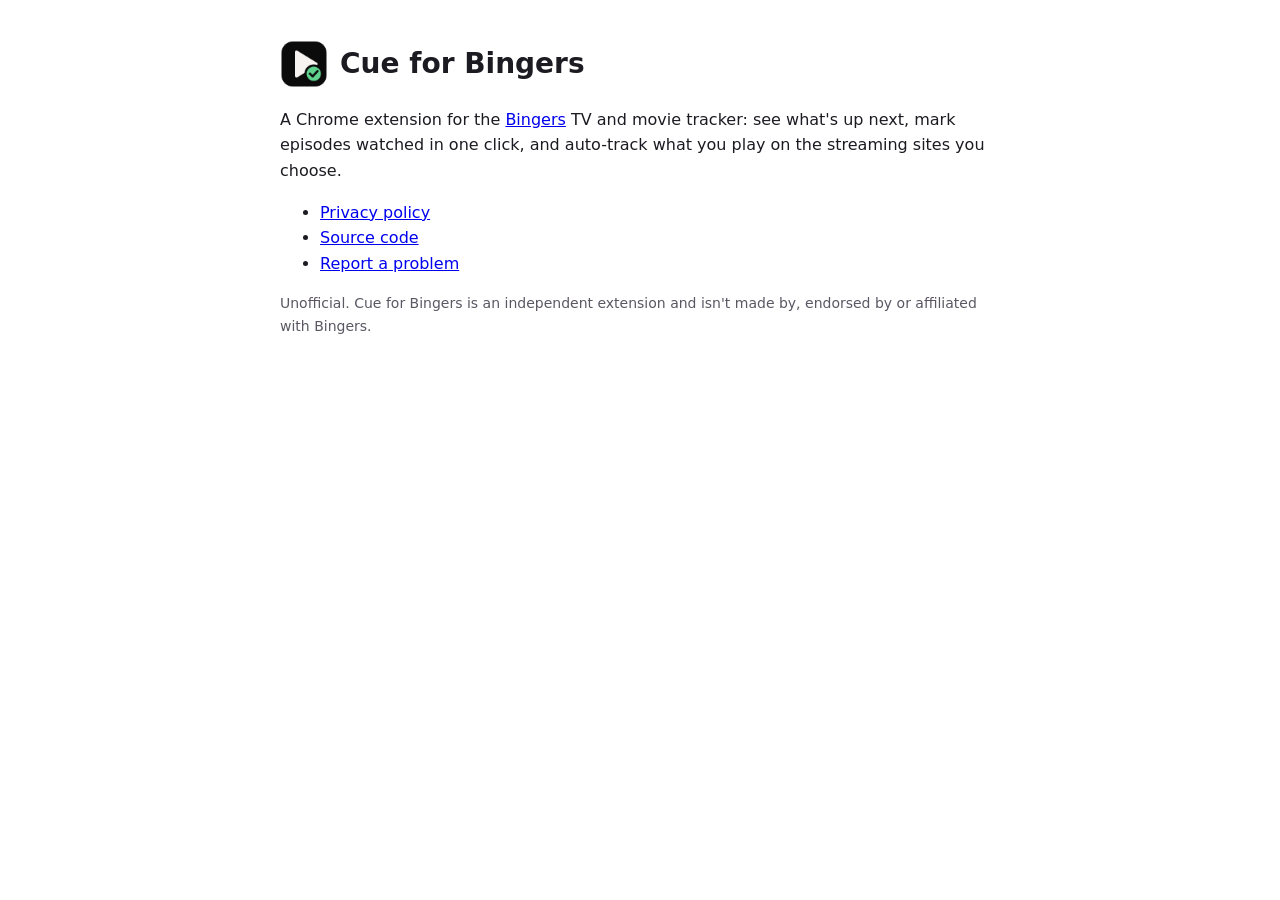
==== index.html @ 9c2cf6be "Host hosting/ on GitHub Pages (no custom domain) Point OAUTH_CLIENT_ID, client-metadata.json and the" ====
<!doctype html>
<html lang="en">
<head>
<meta charset="utf-8" />
<meta name="viewport" content="width=device-width, initial-scale=1" />
<title>Cue for Bingers</title>
<link rel="icon" href="icon128.png" />
<style>
  body { font: 16px/1.6 system-ui, -apple-system, "Segoe UI", Roboto, sans-serif; max-width: 720px; margin: 40px auto; padding: 0 20px; color: #1d1b22; }
  h1 { font-size: 28px; display: flex; align-items: center; gap: 12px; }
  h1 img { width: 48px; height: 48px; border-radius: 10px; }
  .note { color: #5b5763; font-size: 14px; }
</style>
</head>
<body>
<h1><img src="icon128.png" alt="" />Cue for Bingers</h1>
<p>A Chrome extension for the <a href="https://bingers.app">Bingers</a> TV and movie tracker: see what's up next, mark episodes watched in one click, and auto-track what you play on the streaming sites you choose.</p>
<ul>
  <li><a href="privacy.html">Privacy policy</a></li>
  <li><a href="https://github.com/S3OD177/cue-for-bingers">Source code</a></li>
  <li><a href="https://github.com/S3OD177/cue-for-bingers/issues">Report a problem</a></li>
</ul>
<p class="note">Unofficial. Cue for Bingers is an independent extension and isn't made by, endorsed by or affiliated with Bingers.</p>
</body>
</html>
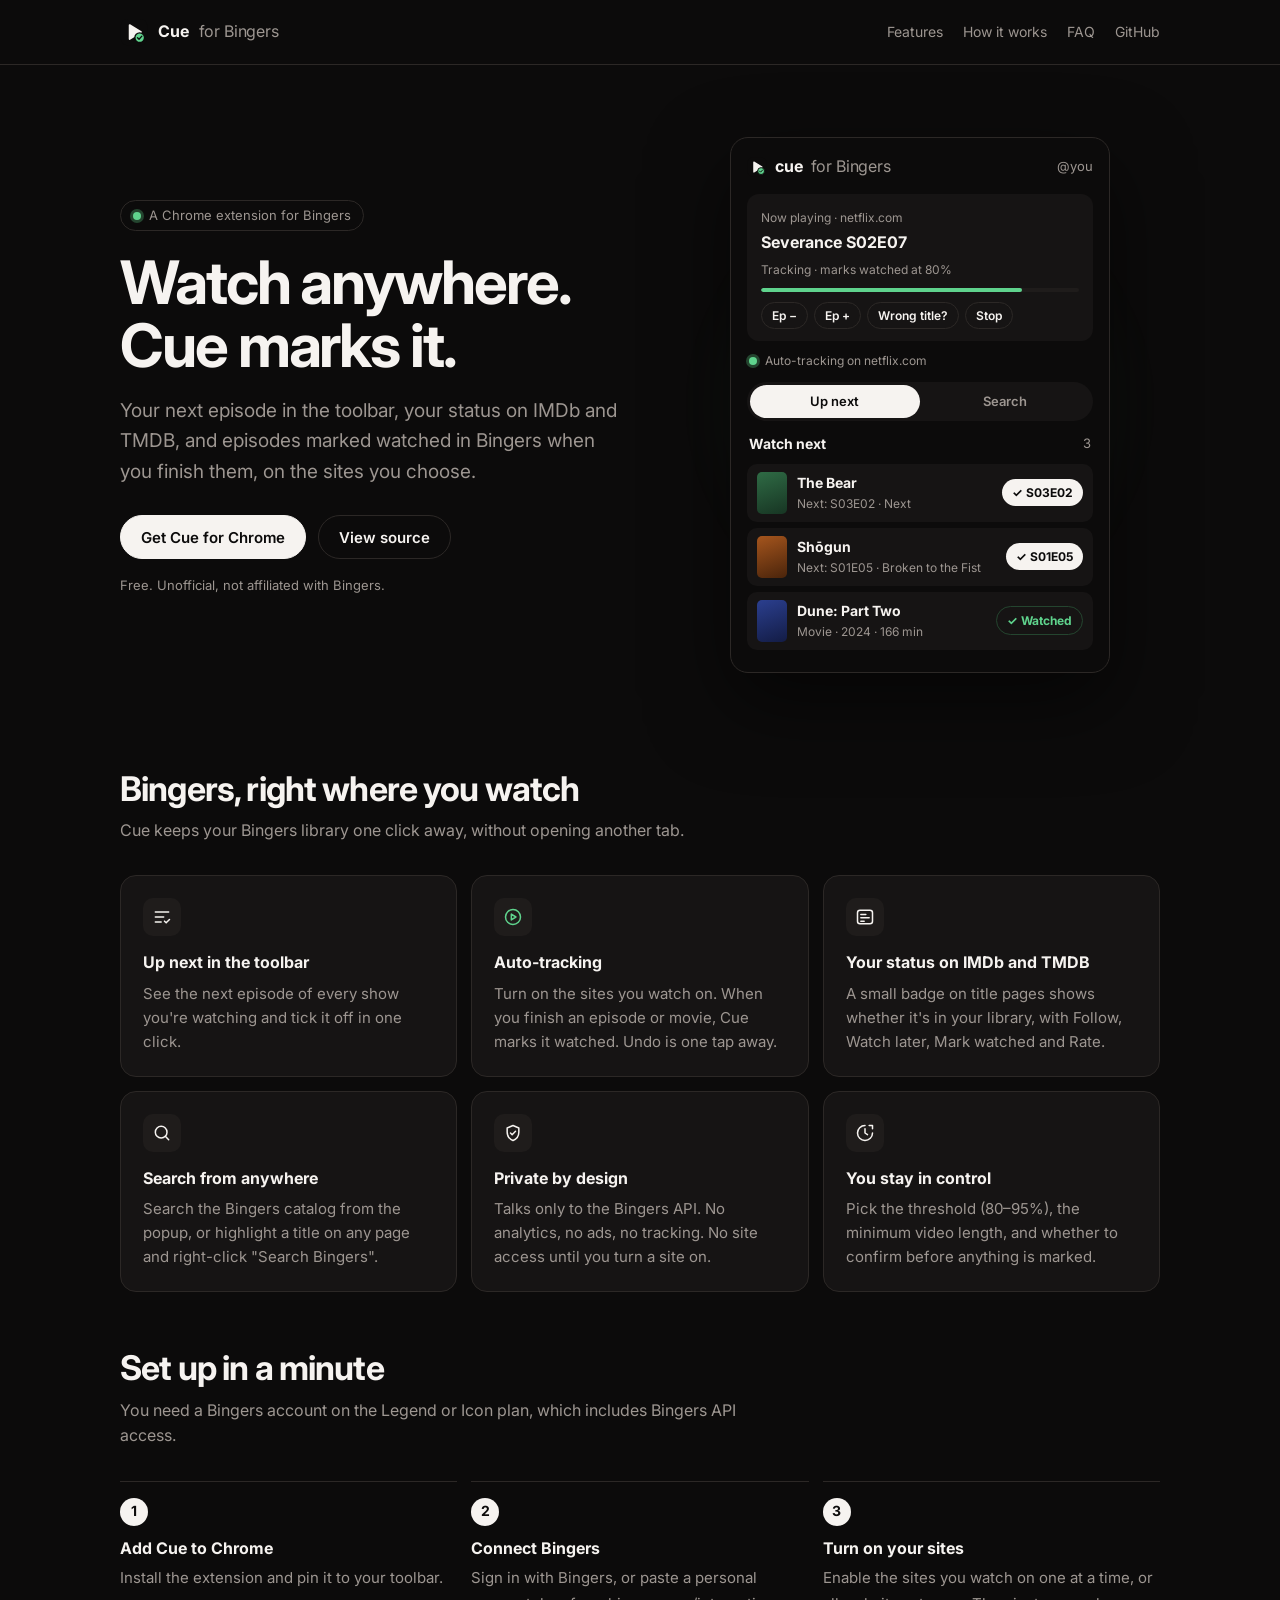
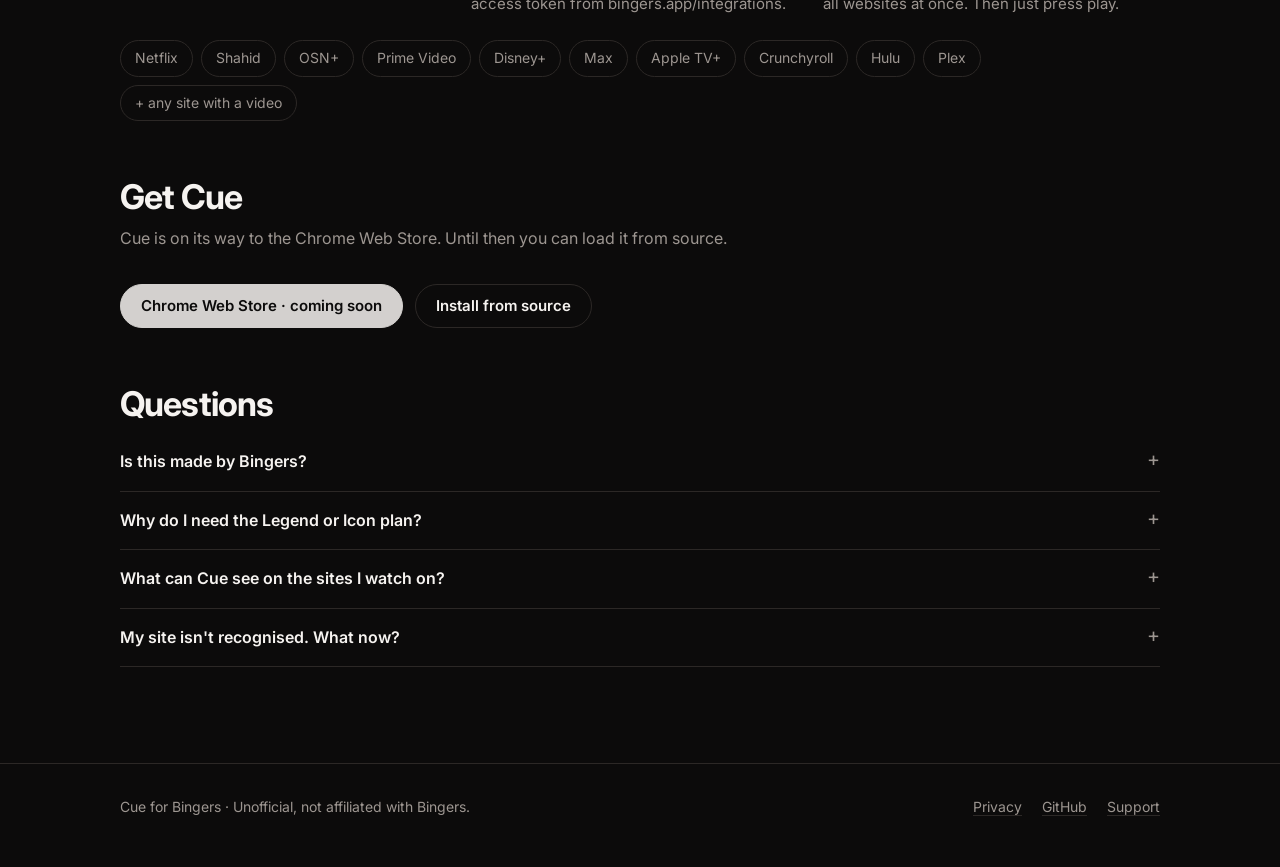
==== commit 95586355: "Website: branded landing page and matching privacy page Dark Bingers-style landing page with a live " ====
--- a/index.html
+++ b/index.html
@@ -4,22 +4,158 @@
 <meta charset="utf-8" />
 <meta name="viewport" content="width=device-width, initial-scale=1" />
 <title>Cue for Bingers</title>
-<link rel="icon" href="icon128.png" />
-<style>
-  body { font: 16px/1.6 system-ui, -apple-system, "Segoe UI", Roboto, sans-serif; max-width: 720px; margin: 40px auto; padding: 0 20px; color: #1d1b22; }
-  h1 { font-size: 28px; display: flex; align-items: center; gap: 12px; }
-  h1 img { width: 48px; height: 48px; border-radius: 10px; }
-  .note { color: #5b5763; font-size: 14px; }
-</style>
+<meta name="description" content="An unofficial Chrome extension for the Bingers TV and movie tracker: your next episode in the toolbar, your status on IMDb and TMDB, and auto-tracking on the sites you watch on." />
+<meta name="theme-color" content="#0c0b0b" />
+<meta property="og:title" content="Cue for Bingers" />
+<meta property="og:description" content="Watch anywhere. Cue marks it in Bingers." />
+<meta property="og:image" content="https://s3od177.github.io/cue-for-bingers/icon128.png" />
+<link rel="icon" href="logo.svg" type="image/svg+xml" />
+<link rel="icon" href="icon128.png" type="image/png" />
+<link rel="preconnect" href="https://fonts.googleapis.com" />
+<link rel="preconnect" href="https://fonts.gstatic.com" crossorigin />
+<link rel="stylesheet" href="https://fonts.googleapis.com/css2?family=Inter:wght@400;600;700;800&display=swap" />
+<link rel="stylesheet" href="site.css" />
 </head>
 <body>
-<h1><img src="icon128.png" alt="" />Cue for Bingers</h1>
-<p>A Chrome extension for the <a href="https://bingers.app">Bingers</a> TV and movie tracker: see what's up next, mark episodes watched in one click, and auto-track what you play on the streaming sites you choose.</p>
-<ul>
-  <li><a href="privacy.html">Privacy policy</a></li>
-  <li><a href="https://github.com/S3OD177/cue-for-bingers">Source code</a></li>
-  <li><a href="https://github.com/S3OD177/cue-for-bingers/issues">Report a problem</a></li>
-</ul>
-<p class="note">Unofficial. Cue for Bingers is an independent extension and isn't made by, endorsed by or affiliated with Bingers.</p>
+
+<header class="top">
+  <div class="wrap">
+    <a class="brand" href="./"><img src="logo.svg" alt="" />Cue <span class="for">for Bingers</span></a>
+    <nav class="nav" aria-label="Main">
+      <a href="#features">Features</a>
+      <a href="#how">How it works</a>
+      <a href="#faq">FAQ</a>
+      <a href="https://github.com/S3OD177/cue-for-bingers">GitHub</a>
+    </nav>
+  </div>
+</header>
+
+<main class="wrap">
+  <div class="hero">
+    <div>
+      <span class="eyebrow"><span class="dot"></span>A Chrome extension for Bingers</span>
+      <h1>Watch anywhere.<br />Cue marks it.</h1>
+      <p class="lede">Your next episode in the toolbar, your status on IMDb and TMDB, and episodes marked watched in Bingers when you finish them, on the sites you choose.</p>
+      <div class="ctas">
+        <a class="btn primary" href="#install">Get Cue for Chrome</a>
+        <a class="btn" href="https://github.com/S3OD177/cue-for-bingers">View source</a>
+      </div>
+      <p class="fine">Free. Unofficial, not affiliated with Bingers.</p>
+    </div>
+
+    <div class="stage" aria-hidden="true">
+      <div class="pop">
+        <div class="pop-head">
+          <span class="brand"><img src="logo.svg" alt="" />cue <span class="for">for Bingers</span></span>
+          <span class="who">@you</span>
+        </div>
+        <div class="now">
+          <small>Now playing · netflix.com</small>
+          <strong>Severance S02E07</strong>
+          <small>Tracking · marks watched at 80%</small>
+          <div class="bar"><i></i></div>
+          <div class="chips"><span class="chip">Ep −</span><span class="chip">Ep +</span><span class="chip">Wrong title?</span><span class="chip">Stop</span></div>
+        </div>
+        <div class="status"><span class="dot"></span>Auto-tracking on netflix.com</div>
+        <div class="tabs"><span class="on">Up next</span><span>Search</span></div>
+        <div class="list-h">Watch next <span>3</span></div>
+        <div class="row"><i class="poster" style="background:linear-gradient(160deg,#2f6b45,#173523)"></i><div class="meta"><b>The Bear</b><em>Next: S03E02 · Next</em></div><span class="tick">✓ S03E02</span></div>
+        <div class="row"><i class="poster" style="background:linear-gradient(160deg,#a5551d,#4a240b)"></i><div class="meta"><b>Shōgun</b><em>Next: S01E05 · Broken to the Fist</em></div><span class="tick">✓ S01E05</span></div>
+        <div class="row"><i class="poster" style="background:linear-gradient(160deg,#2b3f8f,#131c45)"></i><div class="meta"><b>Dune: Part Two</b><em>Movie · 2024 · 166 min</em></div><span class="tick done">✓ Watched</span></div>
+      </div>
+    </div>
+  </div>
+
+  <section id="features">
+    <h2>Bingers, right where you watch</h2>
+    <p class="sub">Cue keeps your Bingers library one click away, without opening another tab.</p>
+    <div class="grid">
+      <div class="card">
+        <div class="icon"><svg viewBox="0 0 24 24"><path d="M4 6h16M4 12h10M4 18h7"/><path d="m15 17 2 2 4-4"/></svg></div>
+        <h3>Up next in the toolbar</h3>
+        <p>See the next episode of every show you're watching and tick it off in one click.</p>
+      </div>
+      <div class="card">
+        <div class="icon ok"><svg viewBox="0 0 24 24"><circle cx="12" cy="12" r="9"/><path d="M10 8.5v7l5.5-3.5z"/></svg></div>
+        <h3>Auto-tracking</h3>
+        <p>Turn on the sites you watch on. When you finish an episode or movie, Cue marks it watched. Undo is one tap away.</p>
+      </div>
+      <div class="card">
+        <div class="icon"><svg viewBox="0 0 24 24"><rect x="3" y="4" width="18" height="16" rx="3"/><path d="M7 9h6M7 13h10M7 17h4"/></svg></div>
+        <h3>Your status on IMDb and TMDB</h3>
+        <p>A small badge on title pages shows whether it's in your library, with Follow, Watch later, Mark watched and Rate.</p>
+      </div>
+      <div class="card">
+        <div class="icon"><svg viewBox="0 0 24 24"><circle cx="11" cy="11" r="7"/><path d="m20 20-4-4"/></svg></div>
+        <h3>Search from anywhere</h3>
+        <p>Search the Bingers catalog from the popup, or highlight a title on any page and right-click "Search Bingers".</p>
+      </div>
+      <div class="card">
+        <div class="icon"><svg viewBox="0 0 24 24"><path d="M12 3 5 6v5c0 4.5 3 8.2 7 10 4-1.8 7-5.5 7-10V6z"/><path d="m9 12 2 2 4-4"/></svg></div>
+        <h3>Private by design</h3>
+        <p>Talks only to the Bingers API. No analytics, no ads, no tracking. No site access until you turn a site on.</p>
+      </div>
+      <div class="card">
+        <div class="icon"><svg viewBox="0 0 24 24"><path d="M12 3a9 9 0 1 0 9 9"/><path d="M12 7v5l3 2"/><path d="M17 3h4v4"/></svg></div>
+        <h3>You stay in control</h3>
+        <p>Pick the threshold (80–95%), the minimum video length, and whether to confirm before anything is marked.</p>
+      </div>
+    </div>
+  </section>
+
+  <section id="how">
+    <h2>Set up in a minute</h2>
+    <p class="sub">You need a Bingers account on the Legend or Icon plan, which includes Bingers API access.</p>
+    <ol class="steps">
+      <li><b>Add Cue to Chrome</b><span>Install the extension and pin it to your toolbar.</span></li>
+      <li><b>Connect Bingers</b><span>Sign in with Bingers, or paste a personal access token from bingers.app/integrations.</span></li>
+      <li><b>Turn on your sites</b><span>Enable the sites you watch on one at a time, or all websites at once. Then just press play.</span></li>
+    </ol>
+    <div class="sites" aria-label="Sites Cue knows">
+      <span>Netflix</span><span>Shahid</span><span>OSN+</span><span>Prime Video</span><span>Disney+</span><span>Max</span><span>Apple TV+</span><span>Crunchyroll</span><span>Hulu</span><span>Plex</span><span>+ any site with a video</span>
+    </div>
+  </section>
+
+  <section id="install">
+    <h2>Get Cue</h2>
+    <p class="sub">Cue is on its way to the Chrome Web Store. Until then you can load it from source.</p>
+    <div class="ctas">
+      <span class="btn primary" aria-disabled="true">Chrome Web Store · coming soon</span>
+      <a class="btn" href="https://github.com/S3OD177/cue-for-bingers#readme">Install from source</a>
+    </div>
+  </section>
+
+  <section id="faq" class="faq">
+    <h2>Questions</h2>
+    <details>
+      <summary>Is this made by Bingers?</summary>
+      <p>No. Cue is an independent extension built on the public Bingers API. It isn't made by, endorsed by or affiliated with Bingers, IMDb or TMDB.</p>
+    </details>
+    <details>
+      <summary>Why do I need the Legend or Icon plan?</summary>
+      <p>Bingers only offers API access on those plans. Without it, Bingers answers Cue's requests with "forbidden".</p>
+    </details>
+    <details>
+      <summary>What can Cue see on the sites I watch on?</summary>
+      <p>Only on sites you turn on, and only while a video plays: the video's progress and the title the page shows. It never reads what you type or your browsing elsewhere. The <a href="privacy.html">privacy policy</a> has the details.</p>
+    </details>
+    <details>
+      <summary>My site isn't recognised. What now?</summary>
+      <p>Use "Suggest it" or "Report" in the popup, or <a href="https://github.com/S3OD177/cue-for-bingers/issues">open an issue</a> with the site's name.</p>
+    </details>
+  </section>
+</main>
+
+<footer class="foot">
+  <div class="wrap">
+    <span>Cue for Bingers · Unofficial, not affiliated with Bingers.</span>
+    <nav aria-label="Footer">
+      <a href="privacy.html">Privacy</a>
+      <a href="https://github.com/S3OD177/cue-for-bingers">GitHub</a>
+      <a href="https://github.com/S3OD177/cue-for-bingers/issues">Support</a>
+    </nav>
+  </div>
+</footer>
+
 </body>
 </html>
--- a/site.css
+++ b/site.css
@@ -0,0 +1,140 @@
+/* Shared styles for the Cue for Bingers website. Tokens mirror extension/lib/theme.css. */
+:root {
+  --bg: #0c0b0b;
+  --panel: #161414;
+  --panel-2: #1f1c1b;
+  --line: #2c2826;
+  --text: #f6f3f0;
+  --muted: #9d9691;
+  --accent: #f6f3f0;
+  --accent-ink: #0c0b0b;
+  --ok: #5fd38d;
+  --ok-line: #24452f;
+  --radius: 12px;
+  --pill: 999px;
+  --font: "Inter", system-ui, -apple-system, "Segoe UI", Roboto, sans-serif;
+  --wrap: 1080px;
+  color-scheme: dark;
+}
+* { box-sizing: border-box; }
+html { -webkit-text-size-adjust: 100%; }
+body {
+  margin: 0; background: var(--bg); color: var(--text);
+  font: 16px/1.6 var(--font); -webkit-font-smoothing: antialiased;
+}
+a { color: var(--text); text-underline-offset: 3px; text-decoration-color: var(--line); }
+a:hover { text-decoration-color: var(--muted); }
+:focus-visible { outline: 2px solid var(--accent); outline-offset: 3px; border-radius: 6px; }
+.wrap { max-width: var(--wrap); margin: 0 auto; padding: 0 20px; }
+
+/* Header / footer */
+.top { border-bottom: 1px solid var(--line); }
+.top .wrap { display: flex; align-items: center; justify-content: space-between; height: 64px; gap: 16px; }
+.brand { display: flex; align-items: center; gap: 10px; text-decoration: none; font-weight: 700; letter-spacing: -0.01em; }
+.brand img { width: 28px; height: 28px; }
+.brand .for { color: var(--muted); font-weight: 400; }
+.nav { display: flex; gap: 20px; font-size: 14px; }
+.nav a { color: var(--muted); text-decoration: none; }
+.nav a:hover { color: var(--text); }
+.foot { border-top: 1px solid var(--line); margin-top: 96px; padding: 32px 0 48px; color: var(--muted); font-size: 14px; }
+.foot .wrap { display: flex; flex-wrap: wrap; justify-content: space-between; gap: 16px; }
+.foot nav { display: flex; gap: 20px; }
+.foot a { color: var(--muted); }
+
+/* Buttons */
+.btn {
+  display: inline-flex; align-items: center; gap: 8px; height: 44px; padding: 0 20px;
+  border-radius: var(--pill); border: 1px solid var(--line); font: 600 15px var(--font);
+  text-decoration: none; color: var(--text); background: transparent; white-space: nowrap;
+}
+.btn:hover { border-color: var(--muted); }
+.btn.primary { background: var(--accent); color: var(--accent-ink); border-color: var(--accent); }
+.btn.primary:hover { opacity: 0.9; }
+.btn[aria-disabled="true"] { cursor: default; opacity: 0.85; }
+
+/* Hero */
+.hero { padding: 72px 0 40px; display: grid; grid-template-columns: 1.05fr 1fr; gap: 56px; align-items: center; }
+.eyebrow { display: inline-flex; align-items: center; gap: 8px; font-size: 13px; color: var(--muted);
+  border: 1px solid var(--line); border-radius: var(--pill); padding: 4px 12px; margin-bottom: 20px; }
+.dot { width: 8px; height: 8px; border-radius: 50%; background: var(--ok); box-shadow: 0 0 0 3px var(--ok-line); }
+h1 { font-size: clamp(40px, 6vw, 60px); line-height: 1.04; letter-spacing: -0.035em; margin: 0 0 20px; }
+.lede { font-size: 19px; color: var(--muted); max-width: 30em; margin: 0 0 28px; }
+.ctas { display: flex; flex-wrap: wrap; gap: 12px; }
+.fine { font-size: 13px; color: var(--muted); margin-top: 16px; }
+
+/* Popup mock (pure HTML/CSS, mirrors the real popup) */
+.stage { position: relative; display: flex; justify-content: center; }
+.stage::before { content: ""; position: absolute; inset: 8% 4%; border-radius: 40px;
+  background: radial-gradient(closest-side, rgba(95, 211, 141, 0.16), transparent); filter: blur(20px); }
+.pop { position: relative; width: 100%; max-width: 380px; background: var(--bg); border: 1px solid var(--line);
+  border-radius: 18px; padding: 16px; box-shadow: 0 30px 80px rgba(0, 0, 0, 0.55); font-size: 14px; }
+.pop-head { display: flex; align-items: center; justify-content: space-between; margin-bottom: 14px; }
+.pop-head .brand img { width: 20px; height: 20px; }
+.pop-head .brand { font-size: 16px; gap: 8px; }
+.pop-head .who { color: var(--muted); font-size: 13px; }
+.now { background: var(--panel); border-radius: var(--radius); padding: 12px 14px; }
+.now small { color: var(--muted); font-size: 12px; }
+.now strong { display: block; font-size: 16px; margin: 2px 0; }
+.bar { height: 4px; border-radius: 4px; background: var(--panel-2); margin: 8px 0 10px; overflow: hidden; }
+.bar i { display: block; height: 100%; width: 0; background: var(--ok); border-radius: 4px; animation: fill 6s ease-out 0.4s forwards; }
+@keyframes fill { to { width: 82%; } }
+.chips { display: flex; flex-wrap: wrap; gap: 6px; }
+.chip { font-size: 12px; font-weight: 600; border: 1px solid var(--line); border-radius: var(--pill); padding: 3px 10px; }
+.status { display: flex; align-items: center; gap: 8px; color: var(--muted); font-size: 12px; margin: 10px 2px 12px; }
+.tabs { display: grid; grid-template-columns: 1fr 1fr; background: var(--panel); border-radius: var(--pill); padding: 3px; margin-bottom: 12px; }
+.tabs span { text-align: center; padding: 6px; border-radius: var(--pill); color: var(--muted); font-weight: 600; font-size: 13px; }
+.tabs .on { background: var(--accent); color: var(--accent-ink); }
+.list-h { display: flex; justify-content: space-between; font-weight: 700; margin: 4px 2px 8px; }
+.list-h span { color: var(--muted); font-weight: 400; font-size: 13px; }
+.row { display: flex; align-items: center; gap: 10px; background: var(--panel); border-radius: 10px; padding: 8px 10px; margin-bottom: 6px; }
+.poster { width: 30px; height: 42px; border-radius: 5px; flex: none; }
+.row .meta { flex: 1; min-width: 0; }
+.row b { display: block; font-size: 14px; white-space: nowrap; overflow: hidden; text-overflow: ellipsis; }
+.row em { display: block; font-style: normal; color: var(--muted); font-size: 12px; white-space: nowrap; overflow: hidden; text-overflow: ellipsis; }
+.tick { flex: none; font-size: 12px; font-weight: 700; background: var(--accent); color: var(--accent-ink); border-radius: var(--pill); padding: 4px 10px; }
+.tick.done { background: transparent; color: var(--ok); border: 1px solid var(--ok-line); }
+
+/* Sections */
+section { padding: 56px 0 0; }
+h2 { font-size: clamp(26px, 3.4vw, 34px); letter-spacing: -0.025em; line-height: 1.15; margin: 0 0 10px; }
+.sub { color: var(--muted); margin: 0 0 32px; max-width: 40em; }
+.grid { display: grid; grid-template-columns: repeat(3, 1fr); gap: 14px; }
+.card { background: var(--panel); border: 1px solid var(--line); border-radius: 16px; padding: 22px; }
+.card h3 { font-size: 16px; margin: 14px 0 6px; }
+.card p { margin: 0; color: var(--muted); font-size: 15px; }
+.icon { width: 38px; height: 38px; border-radius: 10px; background: var(--panel-2); display: grid; place-items: center; }
+.icon svg { width: 20px; height: 20px; stroke: var(--text); fill: none; stroke-width: 1.8; stroke-linecap: round; stroke-linejoin: round; }
+.icon.ok svg { stroke: var(--ok); }
+
+.steps { counter-reset: s; display: grid; grid-template-columns: repeat(3, 1fr); gap: 14px; list-style: none; padding: 0; margin: 0; }
+.steps li { counter-increment: s; border-top: 1px solid var(--line); padding-top: 16px; }
+.steps li::before { content: counter(s); display: inline-grid; place-items: center; width: 28px; height: 28px; border-radius: 50%;
+  background: var(--accent); color: var(--accent-ink); font-weight: 700; font-size: 14px; margin-bottom: 10px; }
+.steps b { display: block; margin-bottom: 4px; }
+.steps span { color: var(--muted); font-size: 15px; }
+
+.sites { display: flex; flex-wrap: wrap; gap: 8px; margin-top: 24px; }
+.sites span { border: 1px solid var(--line); border-radius: var(--pill); padding: 6px 14px; font-size: 14px; color: var(--muted); }
+
+.faq details { border-bottom: 1px solid var(--line); padding: 16px 0; }
+.faq summary { cursor: pointer; font-weight: 600; list-style: none; display: flex; justify-content: space-between; gap: 16px; }
+.faq summary::-webkit-details-marker { display: none; }
+.faq summary::after { content: "+"; color: var(--muted); font-weight: 400; font-size: 20px; line-height: 1; }
+.faq details[open] summary::after { content: "–"; }
+.faq p { color: var(--muted); margin: 10px 0 0; max-width: 46em; }
+
+/* Long-form pages (privacy) */
+.doc { max-width: 720px; padding-top: 48px; }
+.doc h1 { font-size: clamp(32px, 5vw, 44px); }
+.doc h2 { font-size: 20px; margin-top: 36px; }
+.doc p, .doc li { color: #d9d4cf; }
+.doc li { margin-bottom: 8px; }
+.doc code { background: var(--panel-2); border: 1px solid var(--line); padding: 1px 6px; border-radius: 6px; font-size: 0.9em; }
+.doc .updated { color: var(--muted); }
+
+@media (max-width: 860px) {
+  .hero { grid-template-columns: 1fr; padding-top: 48px; gap: 40px; }
+  .grid, .steps { grid-template-columns: 1fr; }
+  .nav { display: none; }
+}
+@media (prefers-reduced-motion: reduce) { .bar i { animation: none; width: 82%; } }
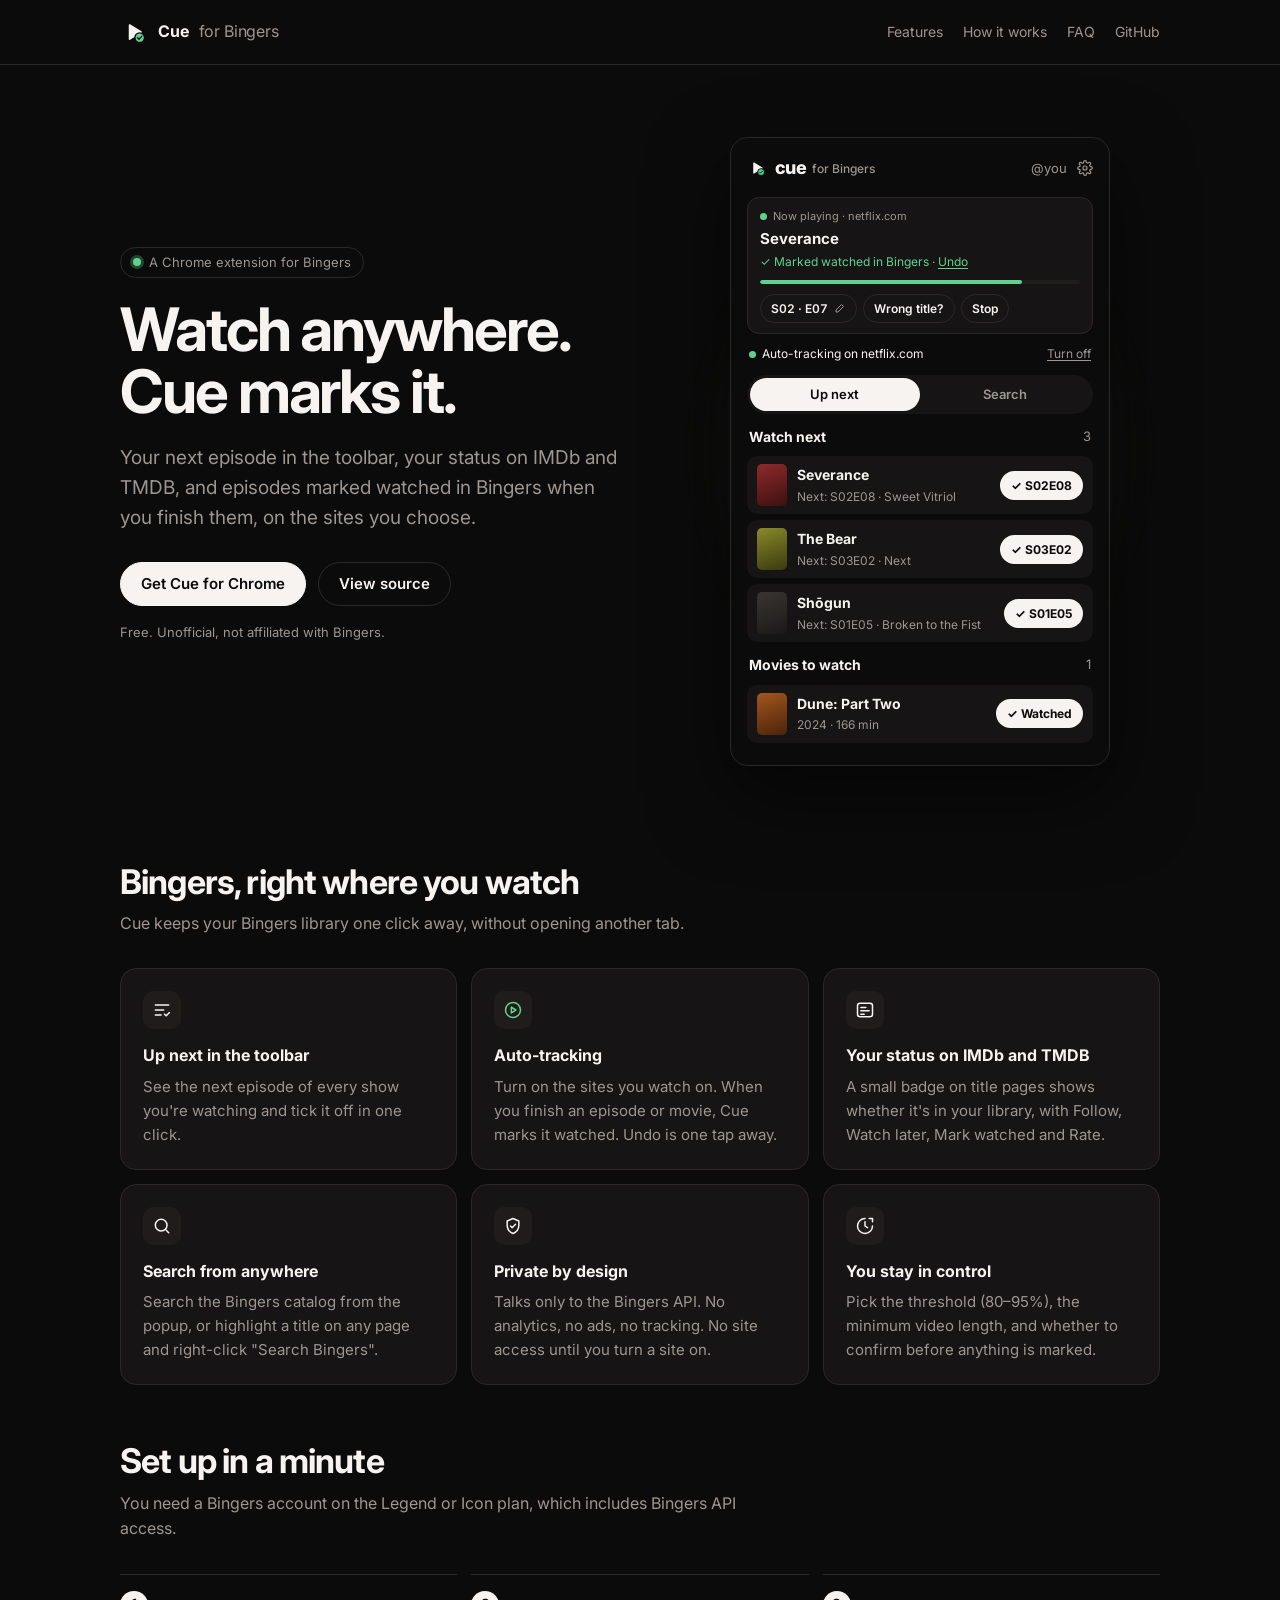
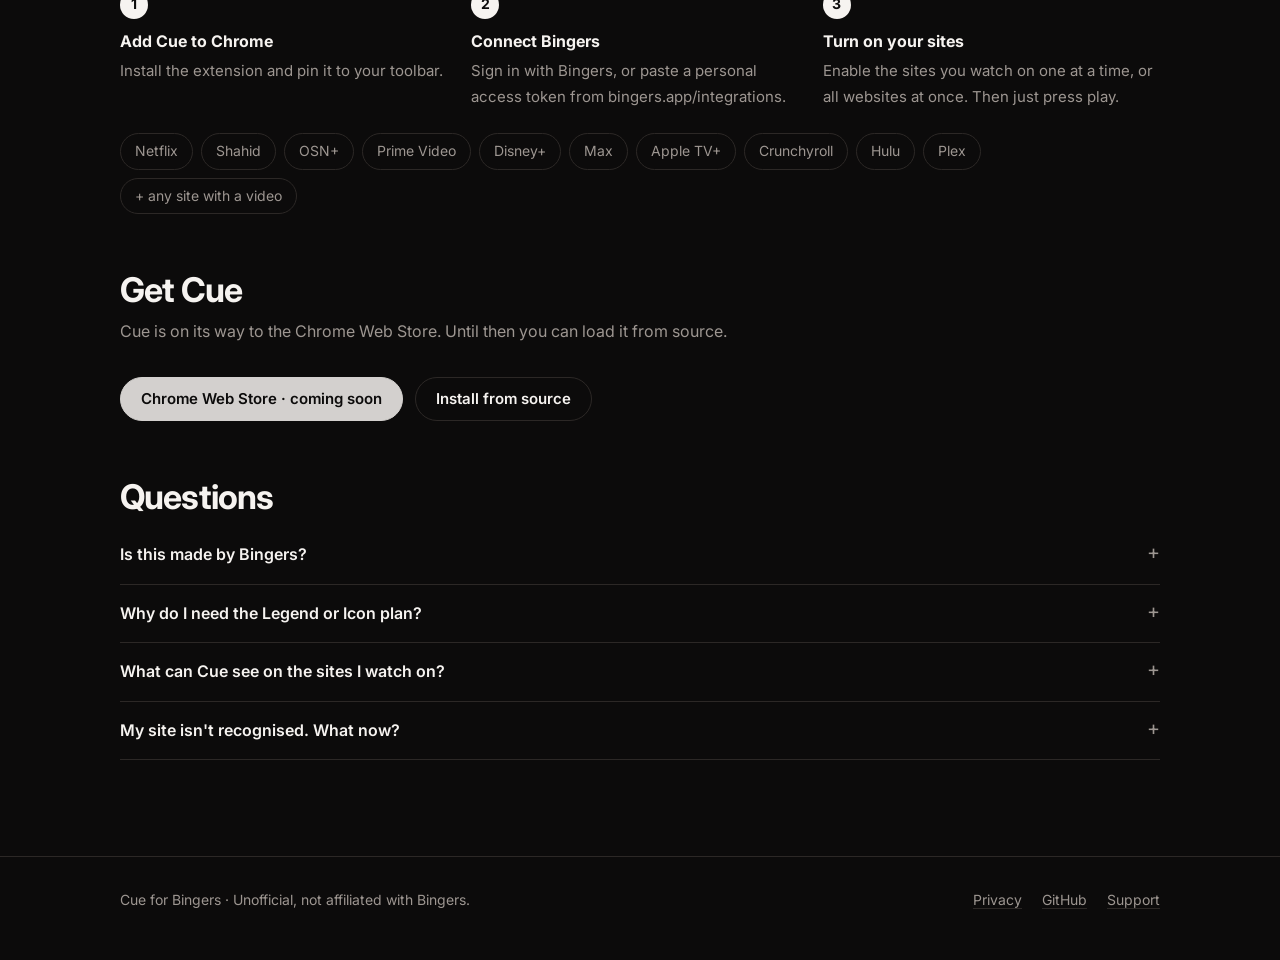
==== commit 215c35c5: "Website: match the popup preview to the current popup Wordmark header with settings icon, season/epi" ====
--- a/index.html
+++ b/index.html
@@ -46,22 +46,24 @@
     <div class="stage" aria-hidden="true">
       <div class="pop">
         <div class="pop-head">
-          <span class="brand"><img src="logo.svg" alt="" />cue <span class="for">for Bingers</span></span>
-          <span class="who">@you</span>
+          <span class="brand"><img src="logo.svg" alt="" /><span class="word">cue</span> <span class="for">for Bingers</span></span>
+          <span class="who">@you <svg class="gear" viewBox="0 0 24 24"><circle cx="12" cy="12" r="3"/><path d="M19.4 15a1.7 1.7 0 0 0 .3 1.8l.1.1a2 2 0 1 1-2.8 2.8l-.1-.1a1.7 1.7 0 0 0-1.8-.3 1.7 1.7 0 0 0-1 1.5V21a2 2 0 1 1-4 0v-.1a1.7 1.7 0 0 0-1.1-1.5 1.7 1.7 0 0 0-1.8.3l-.1.1a2 2 0 1 1-2.8-2.8l.1-.1a1.7 1.7 0 0 0 .3-1.8 1.7 1.7 0 0 0-1.5-1H3a2 2 0 1 1 0-4h.1a1.7 1.7 0 0 0 1.5-1.1 1.7 1.7 0 0 0-.3-1.8l-.1-.1a2 2 0 1 1 2.8-2.8l.1.1a1.7 1.7 0 0 0 1.8.3H9a1.7 1.7 0 0 0 1-1.5V3a2 2 0 1 1 4 0v.1a1.7 1.7 0 0 0 1 1.5 1.7 1.7 0 0 0 1.8-.3l.1-.1a2 2 0 1 1 2.8 2.8l-.1.1a1.7 1.7 0 0 0-.3 1.8V9a1.7 1.7 0 0 0 1.5 1H21a2 2 0 1 1 0 4h-.1a1.7 1.7 0 0 0-1.5 1z"/></svg></span>
         </div>
         <div class="now">
-          <small>Now playing · netflix.com</small>
-          <strong>Severance S02E07</strong>
-          <small>Tracking · marks watched at 80%</small>
+          <small class="np"><span class="state-dot"></span>Now playing · netflix.com</small>
+          <strong>Severance</strong>
+          <small class="np-sub"><span class="s-track">Tracking · <span class="pct"></span></span><span class="s-done">✓ Marked watched in Bingers · <u>Undo</u></span></small>
           <div class="bar"><i></i></div>
-          <div class="chips"><span class="chip">Ep −</span><span class="chip">Ep +</span><span class="chip">Wrong title?</span><span class="chip">Stop</span></div>
+          <div class="chips"><span class="chip">S02 · E07 <svg viewBox="0 0 24 24"><path d="M4 20h4L19 9l-4-4L4 16z"/></svg></span><span class="chip">Wrong title?</span><span class="chip">Stop</span></div>
         </div>
-        <div class="status"><span class="dot"></span>Auto-tracking on netflix.com</div>
+        <div class="status"><span><span class="dot"></span>Auto-tracking on netflix.com</span><u>Turn off</u></div>
         <div class="tabs"><span class="on">Up next</span><span>Search</span></div>
         <div class="list-h">Watch next <span>3</span></div>
-        <div class="row"><i class="poster" style="background:linear-gradient(160deg,#2f6b45,#173523)"></i><div class="meta"><b>The Bear</b><em>Next: S03E02 · Next</em></div><span class="tick">✓ S03E02</span></div>
-        <div class="row"><i class="poster" style="background:linear-gradient(160deg,#a5551d,#4a240b)"></i><div class="meta"><b>Shōgun</b><em>Next: S01E05 · Broken to the Fist</em></div><span class="tick">✓ S01E05</span></div>
-        <div class="row"><i class="poster" style="background:linear-gradient(160deg,#2b3f8f,#131c45)"></i><div class="meta"><b>Dune: Part Two</b><em>Movie · 2024 · 166 min</em></div><span class="tick done">✓ Watched</span></div>
+        <div class="row ep-row"><i class="poster" style="background:linear-gradient(160deg,#8f2a2a,#3d1010)"></i><div class="meta"><b>Severance</b><em class="next"><span class="n1">Next: S02E07 · Chikhai Bardo</span><span class="n2">Next: S02E08 · Sweet Vitriol</span></em></div><span class="tick"><span class="n1">✓ S02E07</span><span class="n2">✓ S02E08</span></span></div>
+        <div class="row"><i class="poster" style="background:linear-gradient(160deg,#8a8a2a,#3a3a10)"></i><div class="meta"><b>The Bear</b><em>Next: S03E02 · Next</em></div><span class="tick">✓ S03E02</span></div>
+        <div class="row"><i class="poster" style="background:linear-gradient(160deg,#3a3532,#1b1918)"></i><div class="meta"><b>Shōgun</b><em>Next: S01E05 · Broken to the Fist</em></div><span class="tick">✓ S01E05</span></div>
+        <div class="list-h">Movies to watch <span>1</span></div>
+        <div class="row"><i class="poster" style="background:linear-gradient(160deg,#a5551d,#4a240b)"></i><div class="meta"><b>Dune: Part Two</b><em>2024 · 166 min</em></div><span class="tick">✓ Watched</span></div>
       </div>
     </div>
   </div>
--- a/site.css
+++ b/site.css
@@ -69,30 +69,61 @@
 .pop { position: relative; width: 100%; max-width: 380px; background: var(--bg); border: 1px solid var(--line);
   border-radius: 18px; padding: 16px; box-shadow: 0 30px 80px rgba(0, 0, 0, 0.55); font-size: 14px; }
 .pop-head { display: flex; align-items: center; justify-content: space-between; margin-bottom: 14px; }
-.pop-head .brand img { width: 20px; height: 20px; }
-.pop-head .brand { font-size: 16px; gap: 8px; }
-.pop-head .who { color: var(--muted); font-size: 13px; }
-.now { background: var(--panel); border-radius: var(--radius); padding: 12px 14px; }
-.now small { color: var(--muted); font-size: 12px; }
-.now strong { display: block; font-size: 16px; margin: 2px 0; }
-.bar { height: 4px; border-radius: 4px; background: var(--panel-2); margin: 8px 0 10px; overflow: hidden; }
-.bar i { display: block; height: 100%; width: 0; background: var(--ok); border-radius: 4px; animation: fill 6s ease-out 0.4s forwards; }
-@keyframes fill { to { width: 82%; } }
+.pop-head .brand { font-size: 18px; gap: 8px; font-weight: 800; letter-spacing: -0.03em; }
+.pop-head .brand img { width: 20px; height: 20px; border-radius: 6px; }
+.pop-head .brand .for { font-size: 12px; font-weight: 500; letter-spacing: 0; margin-inline-start: -2px; }
+.pop-head .who { color: var(--muted); font-size: 13px; display: inline-flex; align-items: center; gap: 10px; }
+.gear { width: 16px; height: 16px; fill: none; stroke: var(--muted); stroke-width: 1.8; }
+.now { background: var(--panel); border: 1px solid var(--line); border-radius: var(--radius); padding: 10px 12px; }
+.now small { display: block; color: var(--muted); font-size: 12px; }
+.now .np { display: flex; align-items: center; gap: 6px; font-size: 11px; }
+.now strong { display: block; font-size: 15px; margin: 2px 0 1px; }
+.state-dot { width: 7px; height: 7px; border-radius: 50%; background: var(--ok); flex: none;
+  animation: pulse 1.8s ease-out infinite; }
+@keyframes pulse { 0% { box-shadow: 0 0 0 0 rgba(95, 211, 141, 0.6); } 100% { box-shadow: 0 0 0 6px transparent; } }
+
+/* The mock plays once: progress climbs from 41% to 82%, then the episode is marked watched. */
+@property --p { syntax: "<integer>"; inherits: true; initial-value: 41; }
+.now { --p: 41; animation: climb 5s ease-in-out 0.8s forwards; counter-reset: p var(--p); }
+@keyframes climb { to { --p: 82; } }
+.pct::after { content: counter(p) "%"; }
+.now small.np-sub, .row em.next, .tick { display: grid; }
+.np-sub > span, .next > span, .tick > span { grid-area: 1 / 1; min-width: 0; overflow: hidden; text-overflow: ellipsis; white-space: nowrap; }
+.s-done { opacity: 0; color: var(--ok); }
+.s-done u { text-underline-offset: 2px; }
+.bar { height: 4px; border-radius: var(--pill); background: var(--panel-2); margin: 8px 0 10px; overflow: hidden; }
+.bar i { display: block; height: 100%; width: calc(var(--p) * 1%); background: var(--text); border-radius: inherit; }
 .chips { display: flex; flex-wrap: wrap; gap: 6px; }
-.chip { font-size: 12px; font-weight: 600; border: 1px solid var(--line); border-radius: var(--pill); padding: 3px 10px; }
-.status { display: flex; align-items: center; gap: 8px; color: var(--muted); font-size: 12px; margin: 10px 2px 12px; }
+.chip { display: inline-flex; align-items: center; gap: 6px; font-size: 12px; font-weight: 600; border: 1px solid var(--line);
+  border-radius: var(--pill); padding: 4px 10px; font-variant-numeric: tabular-nums; }
+.chip svg { width: 12px; height: 12px; fill: none; stroke: var(--muted); stroke-width: 2; stroke-linejoin: round; }
+.status { display: flex; align-items: center; justify-content: space-between; color: var(--text); font-size: 12px; margin: 10px 2px 12px; }
+.status .dot { display: inline-block; width: 7px; height: 7px; box-shadow: none; margin-inline-end: 6px; }
+.status u { color: var(--muted); text-underline-offset: 2px; }
 .tabs { display: grid; grid-template-columns: 1fr 1fr; background: var(--panel); border-radius: var(--pill); padding: 3px; margin-bottom: 12px; }
 .tabs span { text-align: center; padding: 6px; border-radius: var(--pill); color: var(--muted); font-weight: 600; font-size: 13px; }
 .tabs .on { background: var(--accent); color: var(--accent-ink); }
-.list-h { display: flex; justify-content: space-between; font-weight: 700; margin: 4px 2px 8px; }
+.list-h { display: flex; justify-content: space-between; font-weight: 700; margin: 12px 2px 8px; }
 .list-h span { color: var(--muted); font-weight: 400; font-size: 13px; }
 .row { display: flex; align-items: center; gap: 10px; background: var(--panel); border-radius: 10px; padding: 8px 10px; margin-bottom: 6px; }
 .poster { width: 30px; height: 42px; border-radius: 5px; flex: none; }
 .row .meta { flex: 1; min-width: 0; }
 .row b { display: block; font-size: 14px; white-space: nowrap; overflow: hidden; text-overflow: ellipsis; }
 .row em { display: block; font-style: normal; color: var(--muted); font-size: 12px; white-space: nowrap; overflow: hidden; text-overflow: ellipsis; }
-.tick { flex: none; font-size: 12px; font-weight: 700; background: var(--accent); color: var(--accent-ink); border-radius: var(--pill); padding: 4px 10px; }
-.tick.done { background: transparent; color: var(--ok); border: 1px solid var(--ok-line); }
+.tick { flex: none; font-size: 12px; font-weight: 700; background: var(--accent); color: var(--accent-ink); border-radius: var(--pill); padding: 5px 11px; }
+.n2 { opacity: 0; }
+
+/* Watched state, switched on when the climb finishes */
+.s-track, .n1 { animation: hide 0.25s ease 5.9s forwards; }
+.s-done, .n2 { animation: show 0.25s ease 6s forwards; }
+@keyframes hide { to { opacity: 0; } }
+@keyframes show { to { opacity: 1; } }
+.bar i { animation: go-ok 0.3s ease 5.9s forwards; }
+@keyframes go-ok { to { background: var(--ok); } }
+.state-dot { animation: pulse 1.8s ease-out 3, settle 0s linear 5.9s forwards; }
+@keyframes settle { to { box-shadow: none; } }
+.ep-row { animation: flash 1.2s ease 5.9s; }
+@keyframes flash { 0% { background: #1d2a21; } 100% { background: var(--panel); } }
 
 /* Sections */
 section { padding: 56px 0 0; }
@@ -137,4 +168,7 @@
   .grid, .steps { grid-template-columns: 1fr; }
   .nav { display: none; }
 }
-@media (prefers-reduced-motion: reduce) { .bar i { animation: none; width: 82%; } }
+@media (prefers-reduced-motion: reduce) {
+  .now { animation: none; --p: 41; }
+  .s-track, .s-done, .n1, .n2, .bar i, .state-dot, .ep-row { animation: none; }
+}
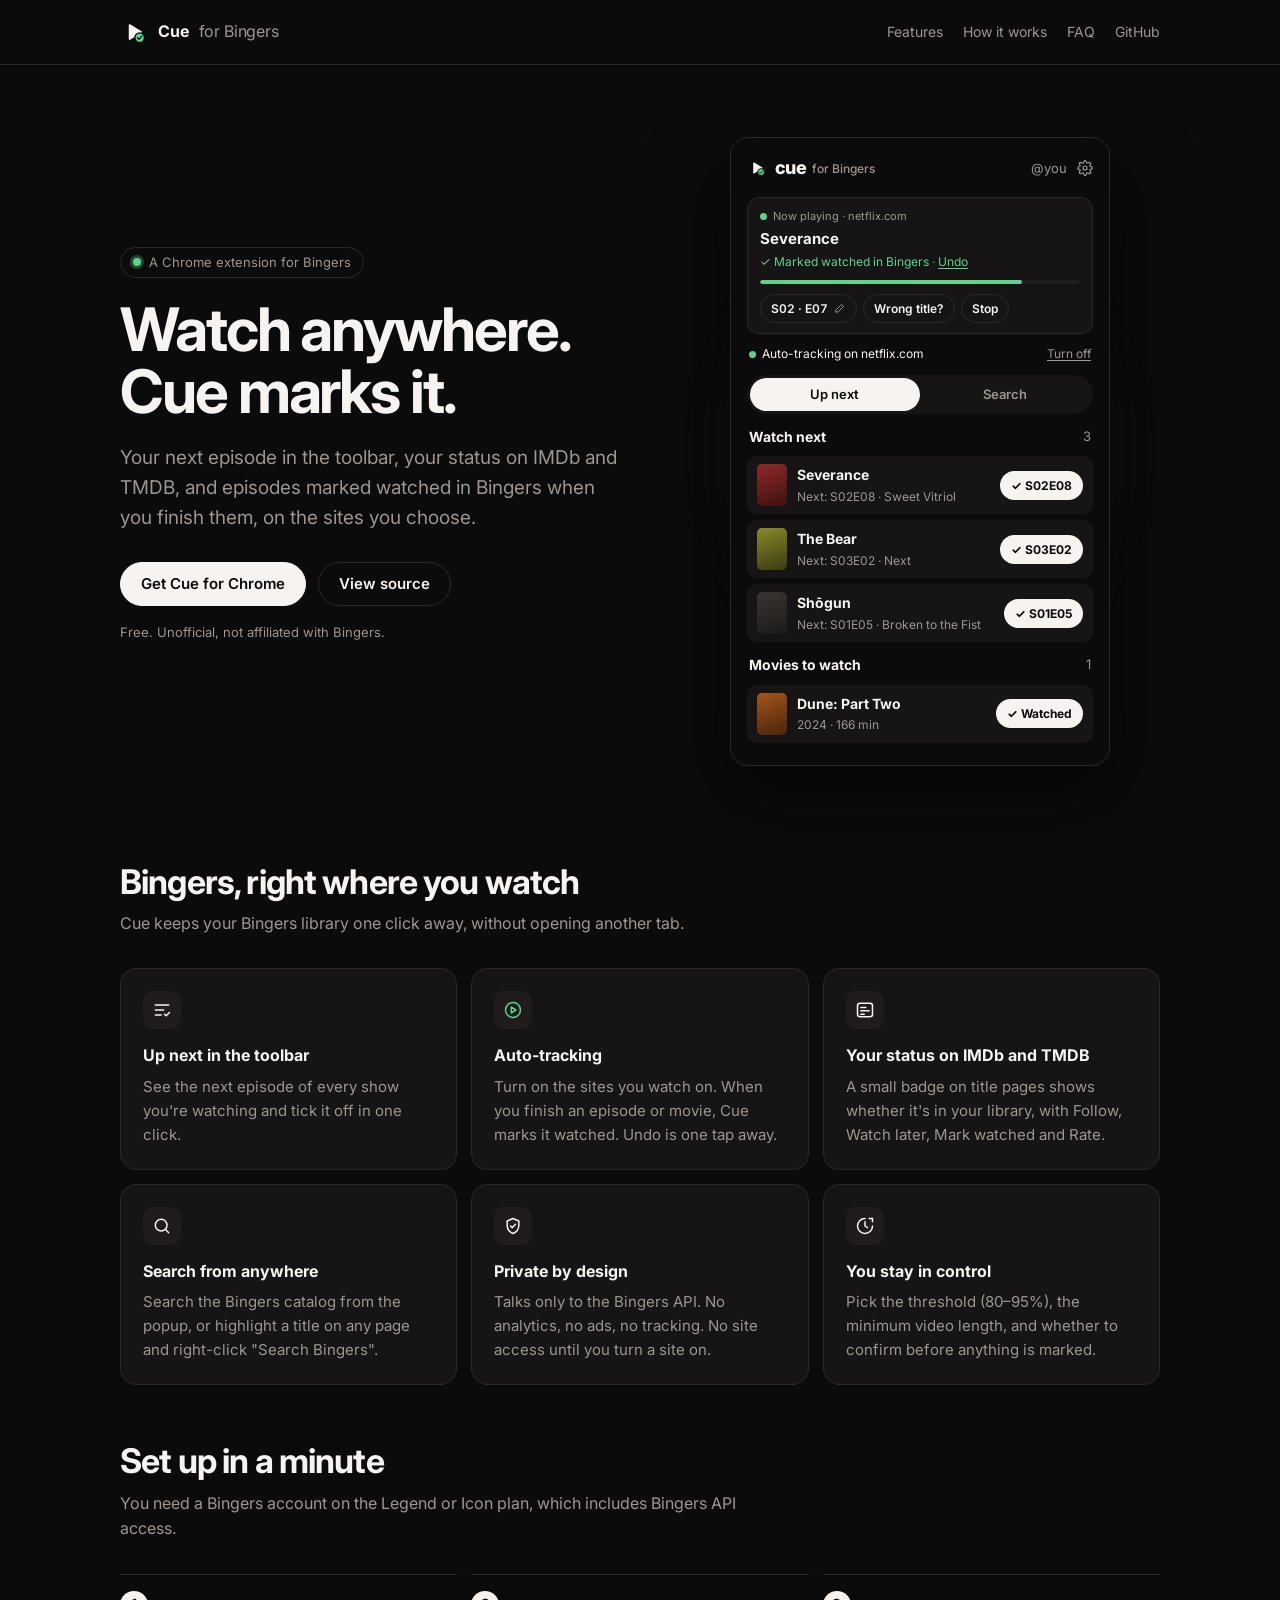
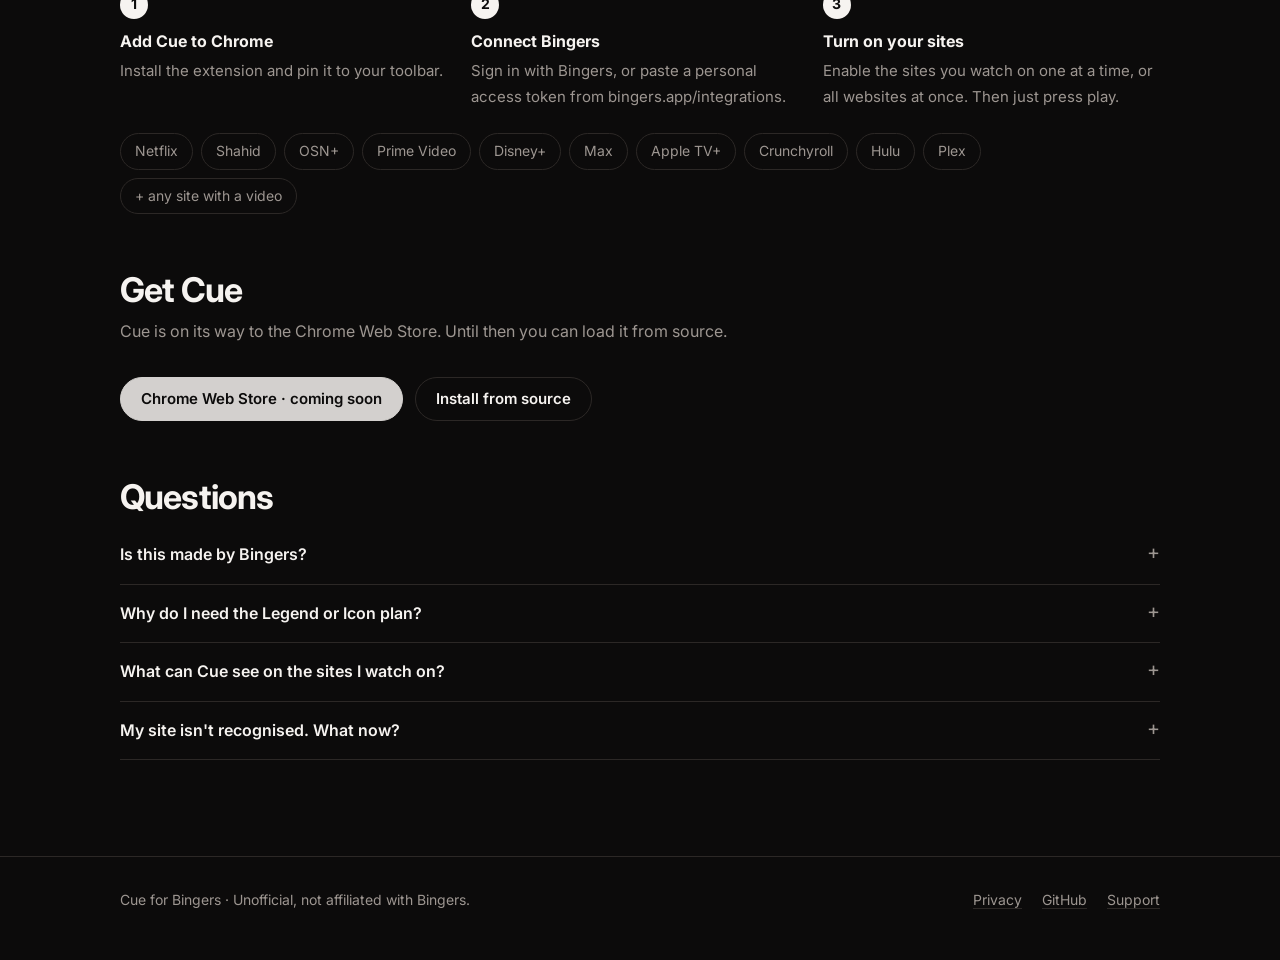
==== commit 4105f4b0: "Website: version the stylesheet and size inline icons New HTML could load with a cached old site.css" ====
--- a/index.html
+++ b/index.html
@@ -14,7 +14,7 @@
 <link rel="preconnect" href="https://fonts.googleapis.com" />
 <link rel="preconnect" href="https://fonts.gstatic.com" crossorigin />
 <link rel="stylesheet" href="https://fonts.googleapis.com/css2?family=Inter:wght@400;600;700;800&display=swap" />
-<link rel="stylesheet" href="site.css" />
+<link rel="stylesheet" href="site.css?v=2" />
 </head>
 <body>
 
@@ -47,14 +47,14 @@
       <div class="pop">
         <div class="pop-head">
           <span class="brand"><img src="logo.svg" alt="" /><span class="word">cue</span> <span class="for">for Bingers</span></span>
-          <span class="who">@you <svg class="gear" viewBox="0 0 24 24"><circle cx="12" cy="12" r="3"/><path d="M19.4 15a1.7 1.7 0 0 0 .3 1.8l.1.1a2 2 0 1 1-2.8 2.8l-.1-.1a1.7 1.7 0 0 0-1.8-.3 1.7 1.7 0 0 0-1 1.5V21a2 2 0 1 1-4 0v-.1a1.7 1.7 0 0 0-1.1-1.5 1.7 1.7 0 0 0-1.8.3l-.1.1a2 2 0 1 1-2.8-2.8l.1-.1a1.7 1.7 0 0 0 .3-1.8 1.7 1.7 0 0 0-1.5-1H3a2 2 0 1 1 0-4h.1a1.7 1.7 0 0 0 1.5-1.1 1.7 1.7 0 0 0-.3-1.8l-.1-.1a2 2 0 1 1 2.8-2.8l.1.1a1.7 1.7 0 0 0 1.8.3H9a1.7 1.7 0 0 0 1-1.5V3a2 2 0 1 1 4 0v.1a1.7 1.7 0 0 0 1 1.5 1.7 1.7 0 0 0 1.8-.3l.1-.1a2 2 0 1 1 2.8 2.8l-.1.1a1.7 1.7 0 0 0-.3 1.8V9a1.7 1.7 0 0 0 1.5 1H21a2 2 0 1 1 0 4h-.1a1.7 1.7 0 0 0-1.5 1z"/></svg></span>
+          <span class="who">@you <svg class="gear" viewBox="0 0 24 24" width="16" height="16" fill="none" stroke="currentColor" stroke-width="2" stroke-linecap="round" stroke-linejoin="round" aria-hidden="true"><circle cx="12" cy="12" r="3"/><path d="M19.4 15a1.7 1.7 0 0 0 .3 1.8l.1.1a2 2 0 1 1-2.8 2.8l-.1-.1a1.7 1.7 0 0 0-1.8-.3 1.7 1.7 0 0 0-1 1.5V21a2 2 0 1 1-4 0v-.1a1.7 1.7 0 0 0-1.1-1.5 1.7 1.7 0 0 0-1.8.3l-.1.1a2 2 0 1 1-2.8-2.8l.1-.1a1.7 1.7 0 0 0 .3-1.8 1.7 1.7 0 0 0-1.5-1H3a2 2 0 1 1 0-4h.1a1.7 1.7 0 0 0 1.5-1.1 1.7 1.7 0 0 0-.3-1.8l-.1-.1a2 2 0 1 1 2.8-2.8l.1.1a1.7 1.7 0 0 0 1.8.3H9a1.7 1.7 0 0 0 1-1.5V3a2 2 0 1 1 4 0v.1a1.7 1.7 0 0 0 1 1.5 1.7 1.7 0 0 0 1.8-.3l.1-.1a2 2 0 1 1 2.8 2.8l-.1.1a1.7 1.7 0 0 0-.3 1.8V9a1.7 1.7 0 0 0 1.5 1H21a2 2 0 1 1 0 4h-.1a1.7 1.7 0 0 0-1.5 1z"/></svg></span>
         </div>
         <div class="now">
           <small class="np"><span class="state-dot"></span>Now playing · netflix.com</small>
           <strong>Severance</strong>
           <small class="np-sub"><span class="s-track">Tracking · <span class="pct"></span></span><span class="s-done">✓ Marked watched in Bingers · <u>Undo</u></span></small>
           <div class="bar"><i></i></div>
-          <div class="chips"><span class="chip">S02 · E07 <svg viewBox="0 0 24 24"><path d="M4 20h4L19 9l-4-4L4 16z"/></svg></span><span class="chip">Wrong title?</span><span class="chip">Stop</span></div>
+          <div class="chips"><span class="chip">S02 · E07 <svg viewBox="0 0 24 24" width="12" height="12" fill="none" stroke="currentColor" stroke-width="2" stroke-linecap="round" stroke-linejoin="round" aria-hidden="true"><path d="M4 20h4L19 9l-4-4L4 16z"/></svg></span><span class="chip">Wrong title?</span><span class="chip">Stop</span></div>
         </div>
         <div class="status"><span><span class="dot"></span>Auto-tracking on netflix.com</span><u>Turn off</u></div>
         <div class="tabs"><span class="on">Up next</span><span>Search</span></div>
@@ -73,32 +73,32 @@
     <p class="sub">Cue keeps your Bingers library one click away, without opening another tab.</p>
     <div class="grid">
       <div class="card">
-        <div class="icon"><svg viewBox="0 0 24 24"><path d="M4 6h16M4 12h10M4 18h7"/><path d="m15 17 2 2 4-4"/></svg></div>
+        <div class="icon"><svg viewBox="0 0 24 24" width="20" height="20" fill="none" stroke="currentColor" stroke-width="2" stroke-linecap="round" stroke-linejoin="round" aria-hidden="true"><path d="M4 6h16M4 12h10M4 18h7"/><path d="m15 17 2 2 4-4"/></svg></div>
         <h3>Up next in the toolbar</h3>
         <p>See the next episode of every show you're watching and tick it off in one click.</p>
       </div>
       <div class="card">
-        <div class="icon ok"><svg viewBox="0 0 24 24"><circle cx="12" cy="12" r="9"/><path d="M10 8.5v7l5.5-3.5z"/></svg></div>
+        <div class="icon ok"><svg viewBox="0 0 24 24" width="20" height="20" fill="none" stroke="currentColor" stroke-width="2" stroke-linecap="round" stroke-linejoin="round" aria-hidden="true"><circle cx="12" cy="12" r="9"/><path d="M10 8.5v7l5.5-3.5z"/></svg></div>
         <h3>Auto-tracking</h3>
         <p>Turn on the sites you watch on. When you finish an episode or movie, Cue marks it watched. Undo is one tap away.</p>
       </div>
       <div class="card">
-        <div class="icon"><svg viewBox="0 0 24 24"><rect x="3" y="4" width="18" height="16" rx="3"/><path d="M7 9h6M7 13h10M7 17h4"/></svg></div>
+        <div class="icon"><svg viewBox="0 0 24 24" width="20" height="20" fill="none" stroke="currentColor" stroke-width="2" stroke-linecap="round" stroke-linejoin="round" aria-hidden="true"><rect x="3" y="4" width="18" height="16" rx="3"/><path d="M7 9h6M7 13h10M7 17h4"/></svg></div>
         <h3>Your status on IMDb and TMDB</h3>
         <p>A small badge on title pages shows whether it's in your library, with Follow, Watch later, Mark watched and Rate.</p>
       </div>
       <div class="card">
-        <div class="icon"><svg viewBox="0 0 24 24"><circle cx="11" cy="11" r="7"/><path d="m20 20-4-4"/></svg></div>
+        <div class="icon"><svg viewBox="0 0 24 24" width="20" height="20" fill="none" stroke="currentColor" stroke-width="2" stroke-linecap="round" stroke-linejoin="round" aria-hidden="true"><circle cx="11" cy="11" r="7"/><path d="m20 20-4-4"/></svg></div>
         <h3>Search from anywhere</h3>
         <p>Search the Bingers catalog from the popup, or highlight a title on any page and right-click "Search Bingers".</p>
       </div>
       <div class="card">
-        <div class="icon"><svg viewBox="0 0 24 24"><path d="M12 3 5 6v5c0 4.5 3 8.2 7 10 4-1.8 7-5.5 7-10V6z"/><path d="m9 12 2 2 4-4"/></svg></div>
+        <div class="icon"><svg viewBox="0 0 24 24" width="20" height="20" fill="none" stroke="currentColor" stroke-width="2" stroke-linecap="round" stroke-linejoin="round" aria-hidden="true"><path d="M12 3 5 6v5c0 4.5 3 8.2 7 10 4-1.8 7-5.5 7-10V6z"/><path d="m9 12 2 2 4-4"/></svg></div>
         <h3>Private by design</h3>
         <p>Talks only to the Bingers API. No analytics, no ads, no tracking. No site access until you turn a site on.</p>
       </div>
       <div class="card">
-        <div class="icon"><svg viewBox="0 0 24 24"><path d="M12 3a9 9 0 1 0 9 9"/><path d="M12 7v5l3 2"/><path d="M17 3h4v4"/></svg></div>
+        <div class="icon"><svg viewBox="0 0 24 24" width="20" height="20" fill="none" stroke="currentColor" stroke-width="2" stroke-linecap="round" stroke-linejoin="round" aria-hidden="true"><path d="M12 3a9 9 0 1 0 9 9"/><path d="M12 7v5l3 2"/><path d="M17 3h4v4"/></svg></div>
         <h3>You stay in control</h3>
         <p>Pick the threshold (80–95%), the minimum video length, and whether to confirm before anything is marked.</p>
       </div>
